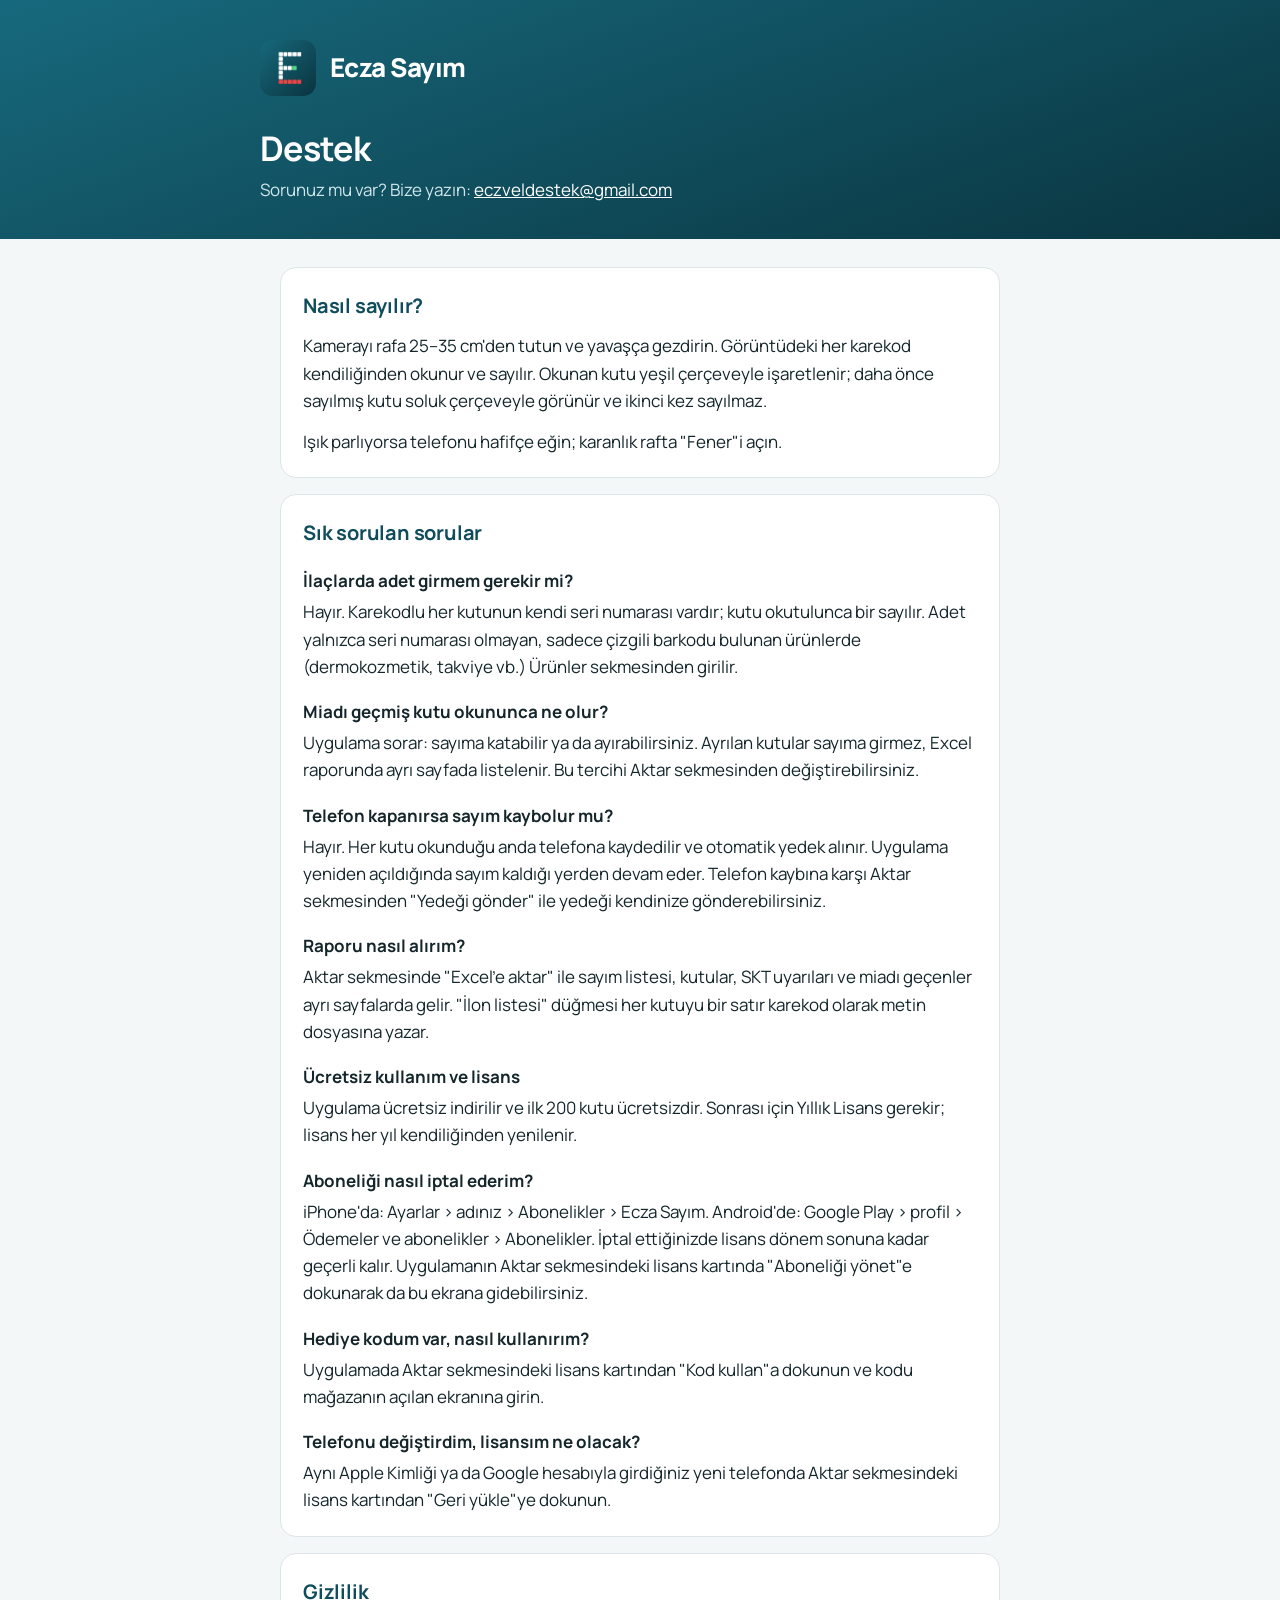
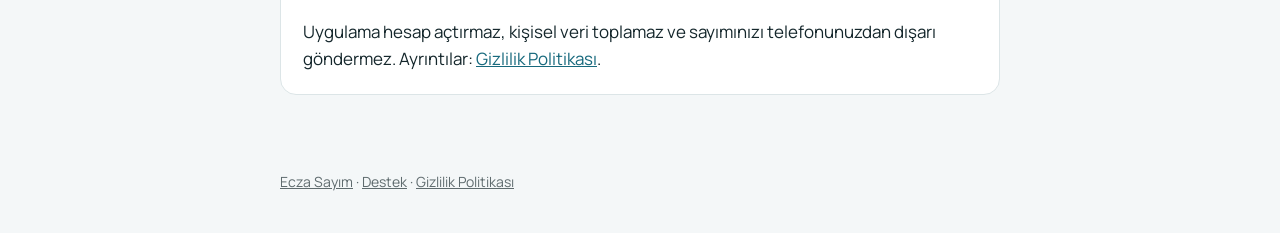
==== destek.html @ 328c8c28 "Ecza Sayım gizlilik politikası ve destek sayfaları Co-Authored-By: Claude Opus 5.5 <noreply@anthropi" ====
<!doctype html>
<html lang="tr">
<head>
<meta charset="utf-8">
<meta name="viewport" content="width=device-width, initial-scale=1">
<title>Destek · Ecza Sayım</title>
<meta name="description" content="Ecza Sayım destek ve sık sorulan sorular.">
<link rel="icon" href="simge.png">
<link rel="preconnect" href="https://fonts.googleapis.com">
<link href="https://fonts.googleapis.com/css2?family=Manrope:wght@500;700;800&display=swap" rel="stylesheet">
<link rel="stylesheet" href="stil.css">
</head>
<body>
<header>
  <div class="ic">
    <a href="./"><img src="simge.png" alt=""><span class="ad">Ecza Sayım</span></a>
    <h1>Destek</h1>
    <p>Sorunuz mu var? Bize yazın: <a href="mailto:eczveldestek@gmail.com" style="text-decoration:underline">eczveldestek@gmail.com</a></p>
  </div>
</header>
<main>
  <section>
    <h2>Nasıl sayılır?</h2>
    <p>Kamerayı rafa 25–35 cm'den tutun ve yavaşça gezdirin. Görüntüdeki her karekod kendiliğinden okunur ve sayılır. Okunan kutu yeşil çerçeveyle işaretlenir; daha önce sayılmış kutu soluk çerçeveyle görünür ve ikinci kez sayılmaz.</p>
    <p>Işık parlıyorsa telefonu hafifçe eğin; karanlık rafta "Fener"i açın.</p>
  </section>

  <section>
    <h2>Sık sorulan sorular</h2>
    <h3>İlaçlarda adet girmem gerekir mi?</h3>
    <p>Hayır. Karekodlu her kutunun kendi seri numarası vardır; kutu okutulunca bir sayılır. Adet yalnızca seri numarası olmayan, sadece çizgili barkodu bulunan ürünlerde (dermokozmetik, takviye vb.) Ürünler sekmesinden girilir.</p>
    <h3>Miadı geçmiş kutu okununca ne olur?</h3>
    <p>Uygulama sorar: sayıma katabilir ya da ayırabilirsiniz. Ayrılan kutular sayıma girmez, Excel raporunda ayrı sayfada listelenir. Bu tercihi Aktar sekmesinden değiştirebilirsiniz.</p>
    <h3>Telefon kapanırsa sayım kaybolur mu?</h3>
    <p>Hayır. Her kutu okunduğu anda telefona kaydedilir ve otomatik yedek alınır. Uygulama yeniden açıldığında sayım kaldığı yerden devam eder. Telefon kaybına karşı Aktar sekmesinden "Yedeği gönder" ile yedeği kendinize gönderebilirsiniz.</p>
    <h3>Raporu nasıl alırım?</h3>
    <p>Aktar sekmesinde "Excel'e aktar" ile sayım listesi, kutular, SKT uyarıları ve miadı geçenler ayrı sayfalarda gelir. "İlon listesi" düğmesi her kutuyu bir satır karekod olarak metin dosyasına yazar.</p>
    <h3>Ücretsiz kullanım ve lisans</h3>
    <p>Uygulama ücretsiz indirilir ve ilk 200 kutu ücretsizdir. Sonrası için Yıllık Lisans gerekir; lisans her yıl kendiliğinden yenilenir.</p>
    <h3>Aboneliği nasıl iptal ederim?</h3>
    <p>iPhone'da: Ayarlar › adınız › Abonelikler › Ecza Sayım. Android'de: Google Play › profil › Ödemeler ve abonelikler › Abonelikler. İptal ettiğinizde lisans dönem sonuna kadar geçerli kalır. Uygulamanın Aktar sekmesindeki lisans kartında "Aboneliği yönet"e dokunarak da bu ekrana gidebilirsiniz.</p>
    <h3>Hediye kodum var, nasıl kullanırım?</h3>
    <p>Uygulamada Aktar sekmesindeki lisans kartından "Kod kullan"a dokunun ve kodu mağazanın açılan ekranına girin.</p>
    <h3>Telefonu değiştirdim, lisansım ne olacak?</h3>
    <p>Aynı Apple Kimliği ya da Google hesabıyla girdiğiniz yeni telefonda Aktar sekmesindeki lisans kartından "Geri yükle"ye dokunun.</p>
  </section>

  <section>
    <h2>Gizlilik</h2>
    <p>Uygulama hesap açtırmaz, kişisel veri toplamaz ve sayımınızı telefonunuzdan dışarı göndermez. Ayrıntılar: <a href="gizlilik.html">Gizlilik Politikası</a>.</p>
  </section>
</main>
<footer><a href="./">Ecza Sayım</a> · <a href="destek.html">Destek</a> · <a href="gizlilik.html">Gizlilik Politikası</a></footer>
</body>
</html>
---- stil.css ----
:root { --petrol: #0F4C5C; --petrol-acik: #17697D; --zemin: #F4F7F8; --kart: #FFFFFF; --yazi: #14262B; --soluk: #5F6B6E; --cizgi: #DCE5E7; --yesil: #22C55E; }
* { box-sizing: border-box; }
html { -webkit-text-size-adjust: 100%; }
body { margin: 0; background: var(--zemin); color: var(--yazi); font: 17px/1.6 Manrope, -apple-system, "Segoe UI", Roboto, sans-serif; }
header { background: linear-gradient(160deg, #17697D 0%, #0A3540 100%); color: #fff; padding: 40px 20px 36px; }
header .ic, main { max-width: 760px; margin: 0 auto; }
header a { color: #fff; text-decoration: none; display: inline-flex; align-items: center; gap: 14px; }
header img { width: 56px; height: 56px; border-radius: 13px; }
header .ad { font-size: 26px; font-weight: 800; letter-spacing: -0.02em; }
header h1 { margin: 26px 0 0; font-size: 34px; line-height: 1.15; letter-spacing: -0.02em; }
header p { margin: 8px 0 0; color: #CFE6EB; }
main { padding: 28px 20px 60px; }
section { background: var(--kart); border: 1px solid var(--cizgi); border-radius: 16px; padding: 22px 22px 8px; margin-bottom: 16px; }
h2 { font-size: 20px; margin: 0 0 10px; color: var(--petrol); letter-spacing: -0.01em; }
h3 { font-size: 17px; margin: 18px 0 4px; }
p, li { margin: 0 0 14px; }
ul { padding-left: 22px; margin: 0 0 14px; }
a { color: var(--petrol-acik); }
.not { color: var(--soluk); font-size: 15px; }
.dugme { display: inline-block; background: var(--petrol); color: #fff; text-decoration: none; padding: 12px 20px; border-radius: 12px; font-weight: 700; margin: 4px 8px 14px 0; }
footer { max-width: 760px; margin: 0 auto; padding: 0 20px 40px; color: var(--soluk); font-size: 14px; }
footer a { color: var(--soluk); }
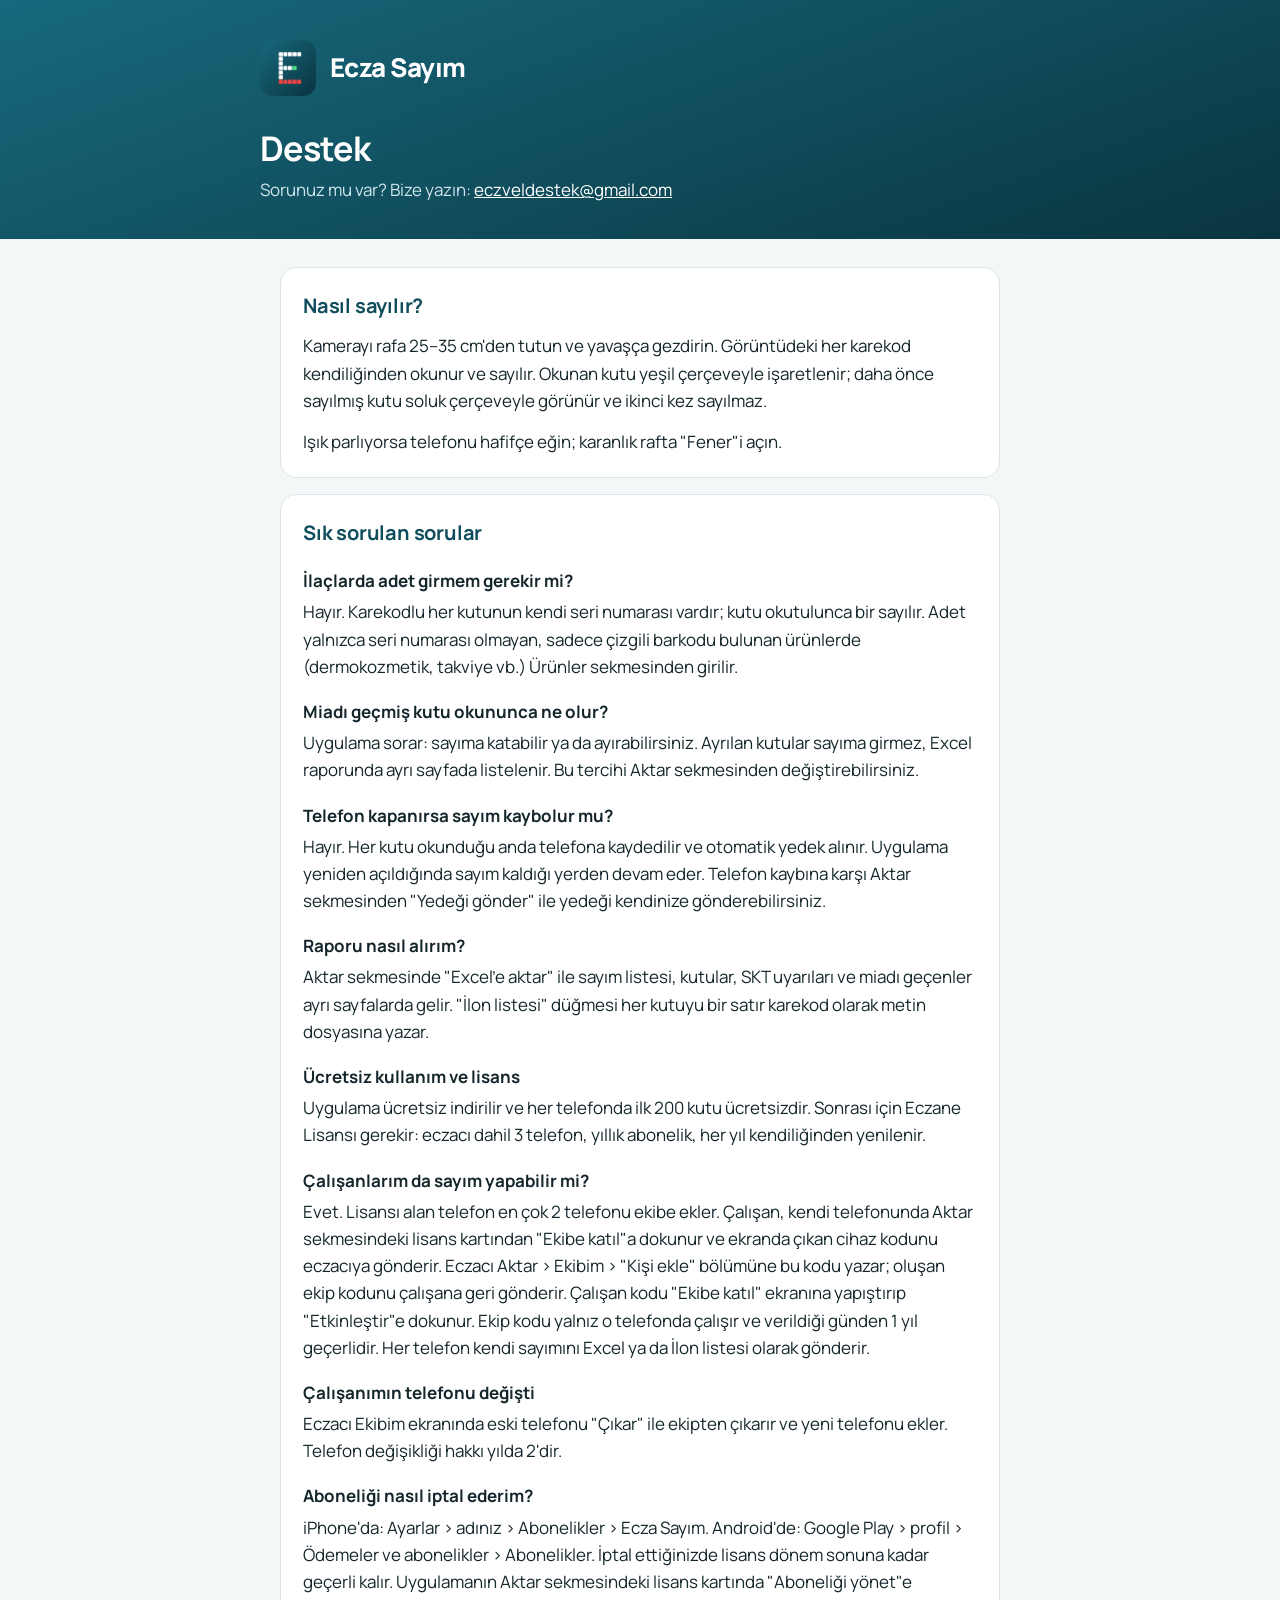
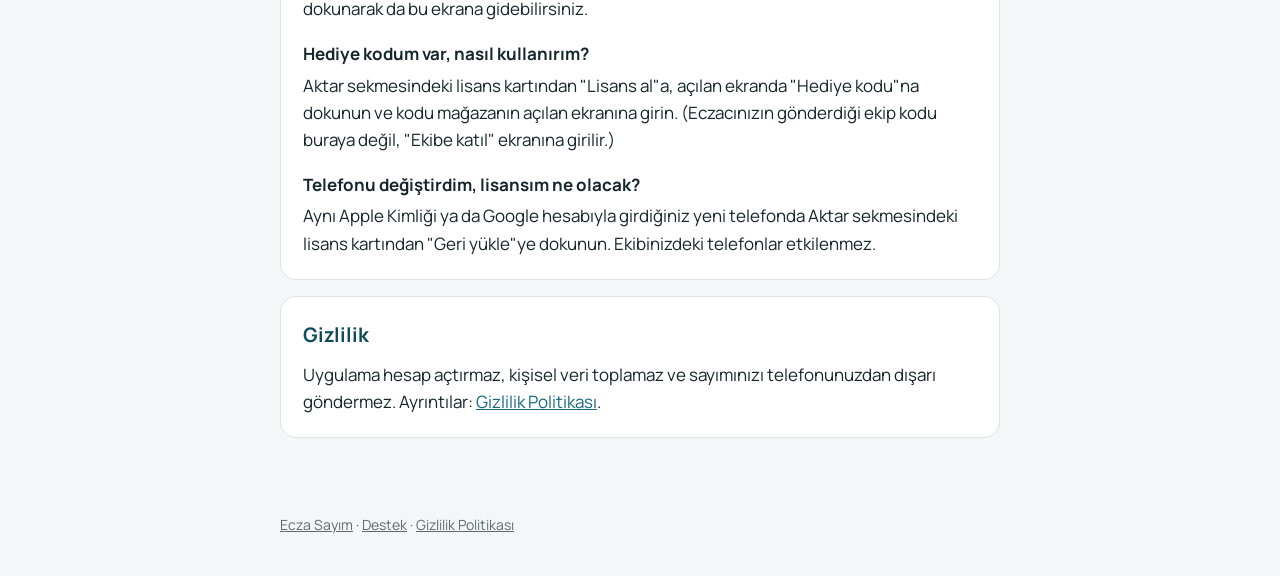
==== commit c0784019: "Destek ve gizlilik: Eczane Lisansı (3 telefon) ve ekip kodları Co-Authored-By: Claude Opus 5.5 <nore" ====
--- a/destek.html
+++ b/destek.html
@@ -36,13 +36,17 @@
     <h3>Raporu nasıl alırım?</h3>
     <p>Aktar sekmesinde "Excel'e aktar" ile sayım listesi, kutular, SKT uyarıları ve miadı geçenler ayrı sayfalarda gelir. "İlon listesi" düğmesi her kutuyu bir satır karekod olarak metin dosyasına yazar.</p>
     <h3>Ücretsiz kullanım ve lisans</h3>
-    <p>Uygulama ücretsiz indirilir ve ilk 200 kutu ücretsizdir. Sonrası için Yıllık Lisans gerekir; lisans her yıl kendiliğinden yenilenir.</p>
+    <p>Uygulama ücretsiz indirilir ve her telefonda ilk 200 kutu ücretsizdir. Sonrası için Eczane Lisansı gerekir: eczacı dahil 3 telefon, yıllık abonelik, her yıl kendiliğinden yenilenir.</p>
+    <h3>Çalışanlarım da sayım yapabilir mi?</h3>
+    <p>Evet. Lisansı alan telefon en çok 2 telefonu ekibe ekler. Çalışan, kendi telefonunda Aktar sekmesindeki lisans kartından "Ekibe katıl"a dokunur ve ekranda çıkan cihaz kodunu eczacıya gönderir. Eczacı Aktar › Ekibim › "Kişi ekle" bölümüne bu kodu yazar; oluşan ekip kodunu çalışana geri gönderir. Çalışan kodu "Ekibe katıl" ekranına yapıştırıp "Etkinleştir"e dokunur. Ekip kodu yalnız o telefonda çalışır ve verildiği günden 1 yıl geçerlidir. Her telefon kendi sayımını Excel ya da İlon listesi olarak gönderir.</p>
+    <h3>Çalışanımın telefonu değişti</h3>
+    <p>Eczacı Ekibim ekranında eski telefonu "Çıkar" ile ekipten çıkarır ve yeni telefonu ekler. Telefon değişikliği hakkı yılda 2'dir.</p>
     <h3>Aboneliği nasıl iptal ederim?</h3>
     <p>iPhone'da: Ayarlar › adınız › Abonelikler › Ecza Sayım. Android'de: Google Play › profil › Ödemeler ve abonelikler › Abonelikler. İptal ettiğinizde lisans dönem sonuna kadar geçerli kalır. Uygulamanın Aktar sekmesindeki lisans kartında "Aboneliği yönet"e dokunarak da bu ekrana gidebilirsiniz.</p>
     <h3>Hediye kodum var, nasıl kullanırım?</h3>
-    <p>Uygulamada Aktar sekmesindeki lisans kartından "Kod kullan"a dokunun ve kodu mağazanın açılan ekranına girin.</p>
+    <p>Aktar sekmesindeki lisans kartından "Lisans al"a, açılan ekranda "Hediye kodu"na dokunun ve kodu mağazanın açılan ekranına girin. (Eczacınızın gönderdiği ekip kodu buraya değil, "Ekibe katıl" ekranına girilir.)</p>
     <h3>Telefonu değiştirdim, lisansım ne olacak?</h3>
-    <p>Aynı Apple Kimliği ya da Google hesabıyla girdiğiniz yeni telefonda Aktar sekmesindeki lisans kartından "Geri yükle"ye dokunun.</p>
+    <p>Aynı Apple Kimliği ya da Google hesabıyla girdiğiniz yeni telefonda Aktar sekmesindeki lisans kartından "Geri yükle"ye dokunun. Ekibinizdeki telefonlar etkilenmez.</p>
   </section>
 
   <section>
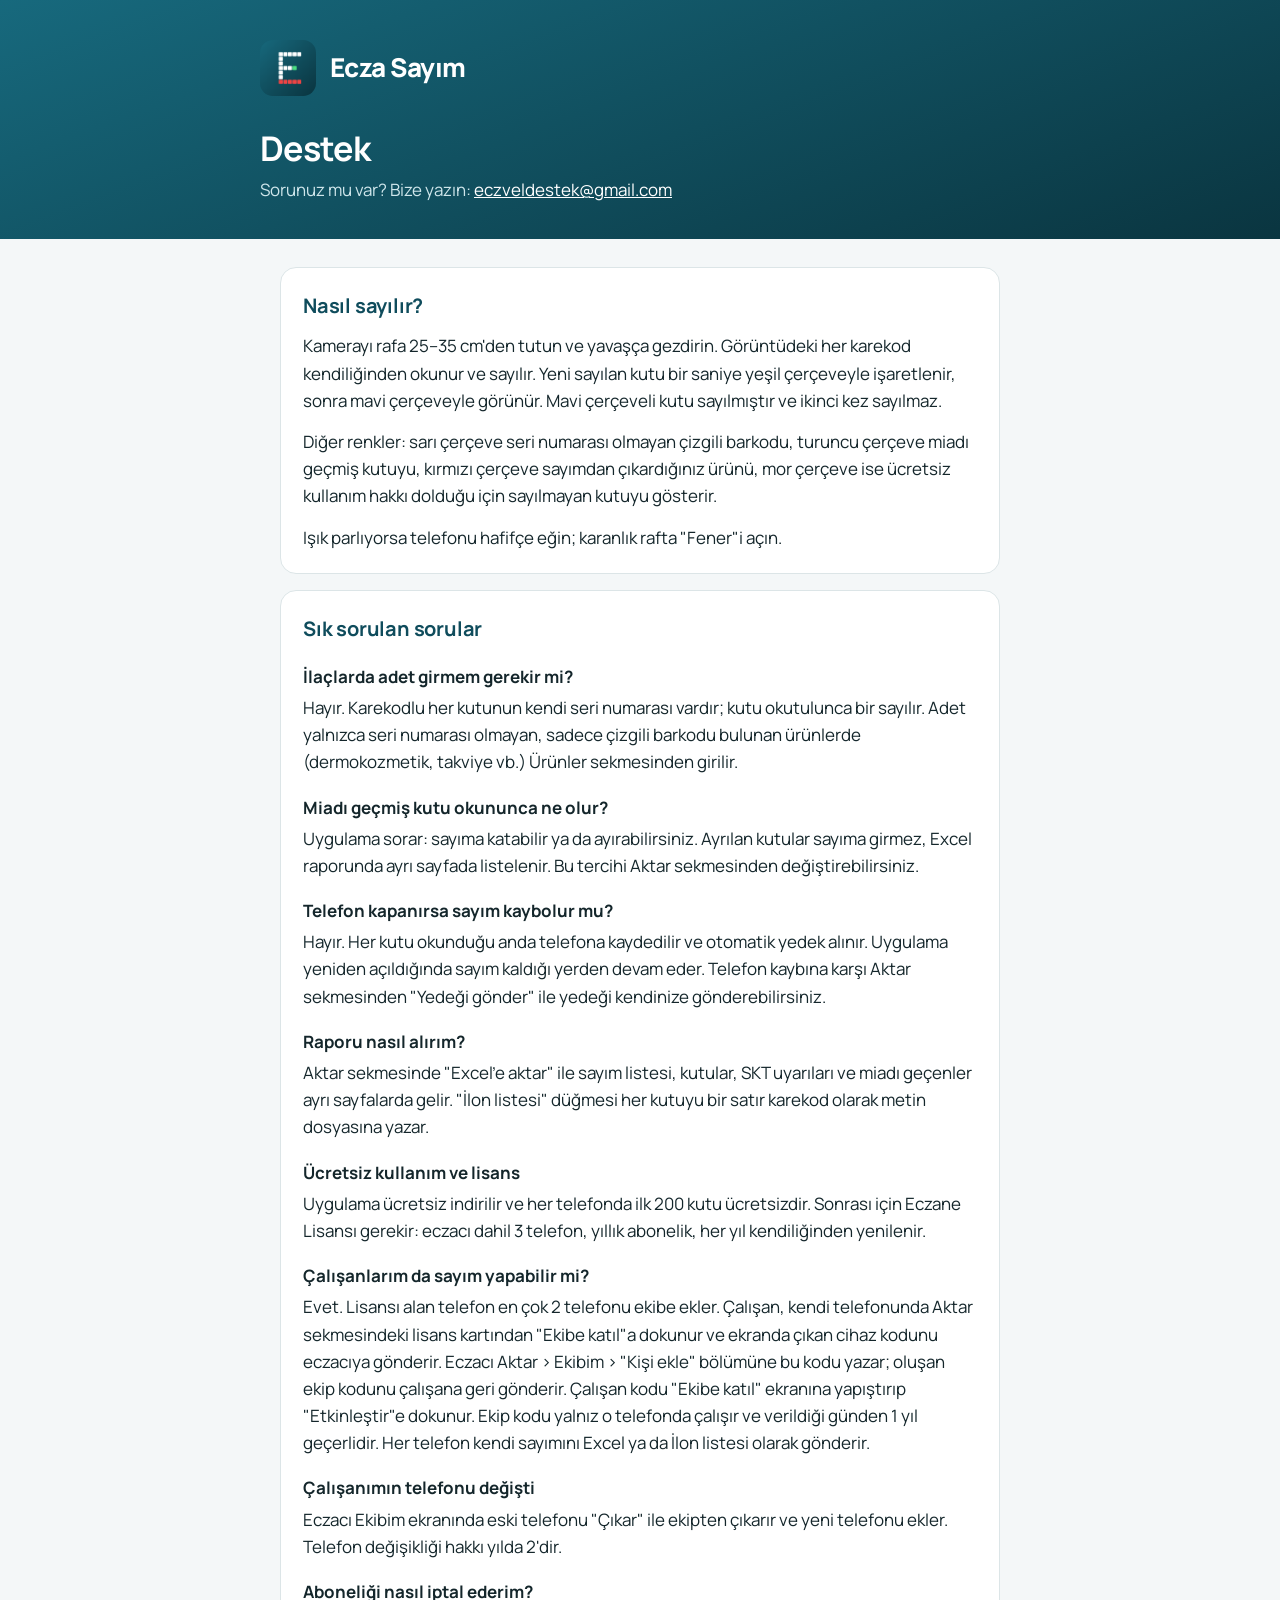
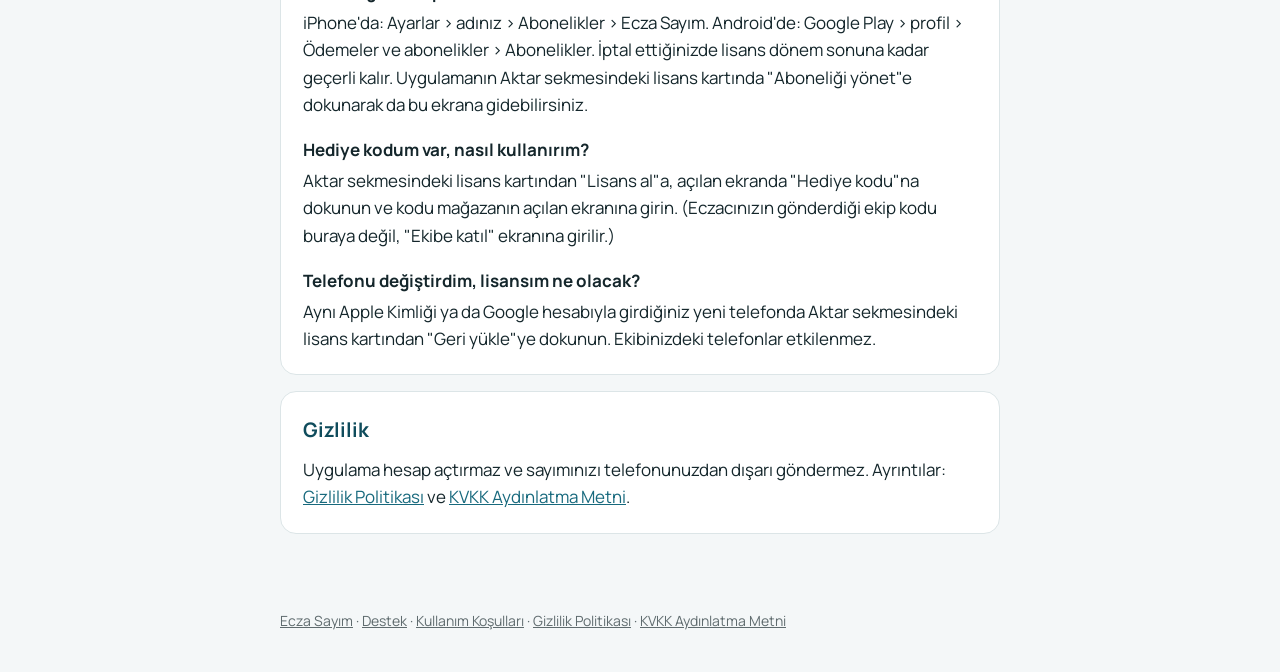
==== commit afa6c96b: "KVKK aydınlatma metni ve kullanım koşulları; gizlilik ve destek güncellendi Co-Authored-By: Claude O" ====
--- a/destek.html
+++ b/destek.html
@@ -21,7 +21,8 @@
 <main>
   <section>
     <h2>Nasıl sayılır?</h2>
-    <p>Kamerayı rafa 25–35 cm'den tutun ve yavaşça gezdirin. Görüntüdeki her karekod kendiliğinden okunur ve sayılır. Okunan kutu yeşil çerçeveyle işaretlenir; daha önce sayılmış kutu soluk çerçeveyle görünür ve ikinci kez sayılmaz.</p>
+    <p>Kamerayı rafa 25–35 cm'den tutun ve yavaşça gezdirin. Görüntüdeki her karekod kendiliğinden okunur ve sayılır. Yeni sayılan kutu bir saniye yeşil çerçeveyle işaretlenir, sonra mavi çerçeveyle görünür. Mavi çerçeveli kutu sayılmıştır ve ikinci kez sayılmaz.</p>
+    <p>Diğer renkler: sarı çerçeve seri numarası olmayan çizgili barkodu, turuncu çerçeve miadı geçmiş kutuyu, kırmızı çerçeve sayımdan çıkardığınız ürünü, mor çerçeve ise ücretsiz kullanım hakkı dolduğu için sayılmayan kutuyu gösterir.</p>
     <p>Işık parlıyorsa telefonu hafifçe eğin; karanlık rafta "Fener"i açın.</p>
   </section>
 
@@ -51,9 +52,9 @@
 
   <section>
     <h2>Gizlilik</h2>
-    <p>Uygulama hesap açtırmaz, kişisel veri toplamaz ve sayımınızı telefonunuzdan dışarı göndermez. Ayrıntılar: <a href="gizlilik.html">Gizlilik Politikası</a>.</p>
+    <p>Uygulama hesap açtırmaz ve sayımınızı telefonunuzdan dışarı göndermez. Ayrıntılar: <a href="gizlilik.html">Gizlilik Politikası</a> ve <a href="aydinlatma.html">KVKK Aydınlatma Metni</a>.</p>
   </section>
 </main>
-<footer><a href="./">Ecza Sayım</a> · <a href="destek.html">Destek</a> · <a href="gizlilik.html">Gizlilik Politikası</a></footer>
+<footer><a href="./">Ecza Sayım</a> · <a href="destek.html">Destek</a> · <a href="kosullar.html">Kullanım Koşulları</a> · <a href="gizlilik.html">Gizlilik Politikası</a> · <a href="aydinlatma.html">KVKK Aydınlatma Metni</a></footer>
 </body>
 </html>
--- a/stil.css
+++ b/stil.css
@@ -20,3 +20,4 @@
 .dugme { display: inline-block; background: var(--petrol); color: #fff; text-decoration: none; padding: 12px 20px; border-radius: 12px; font-weight: 700; margin: 4px 8px 14px 0; }
 footer { max-width: 760px; margin: 0 auto; padding: 0 20px 40px; color: var(--soluk); font-size: 14px; }
 footer a { color: var(--soluk); }
+.eksik { background: #FEF3C7; color: #92400E; padding: 1px 6px; border-radius: 6px; font-weight: 700; }
